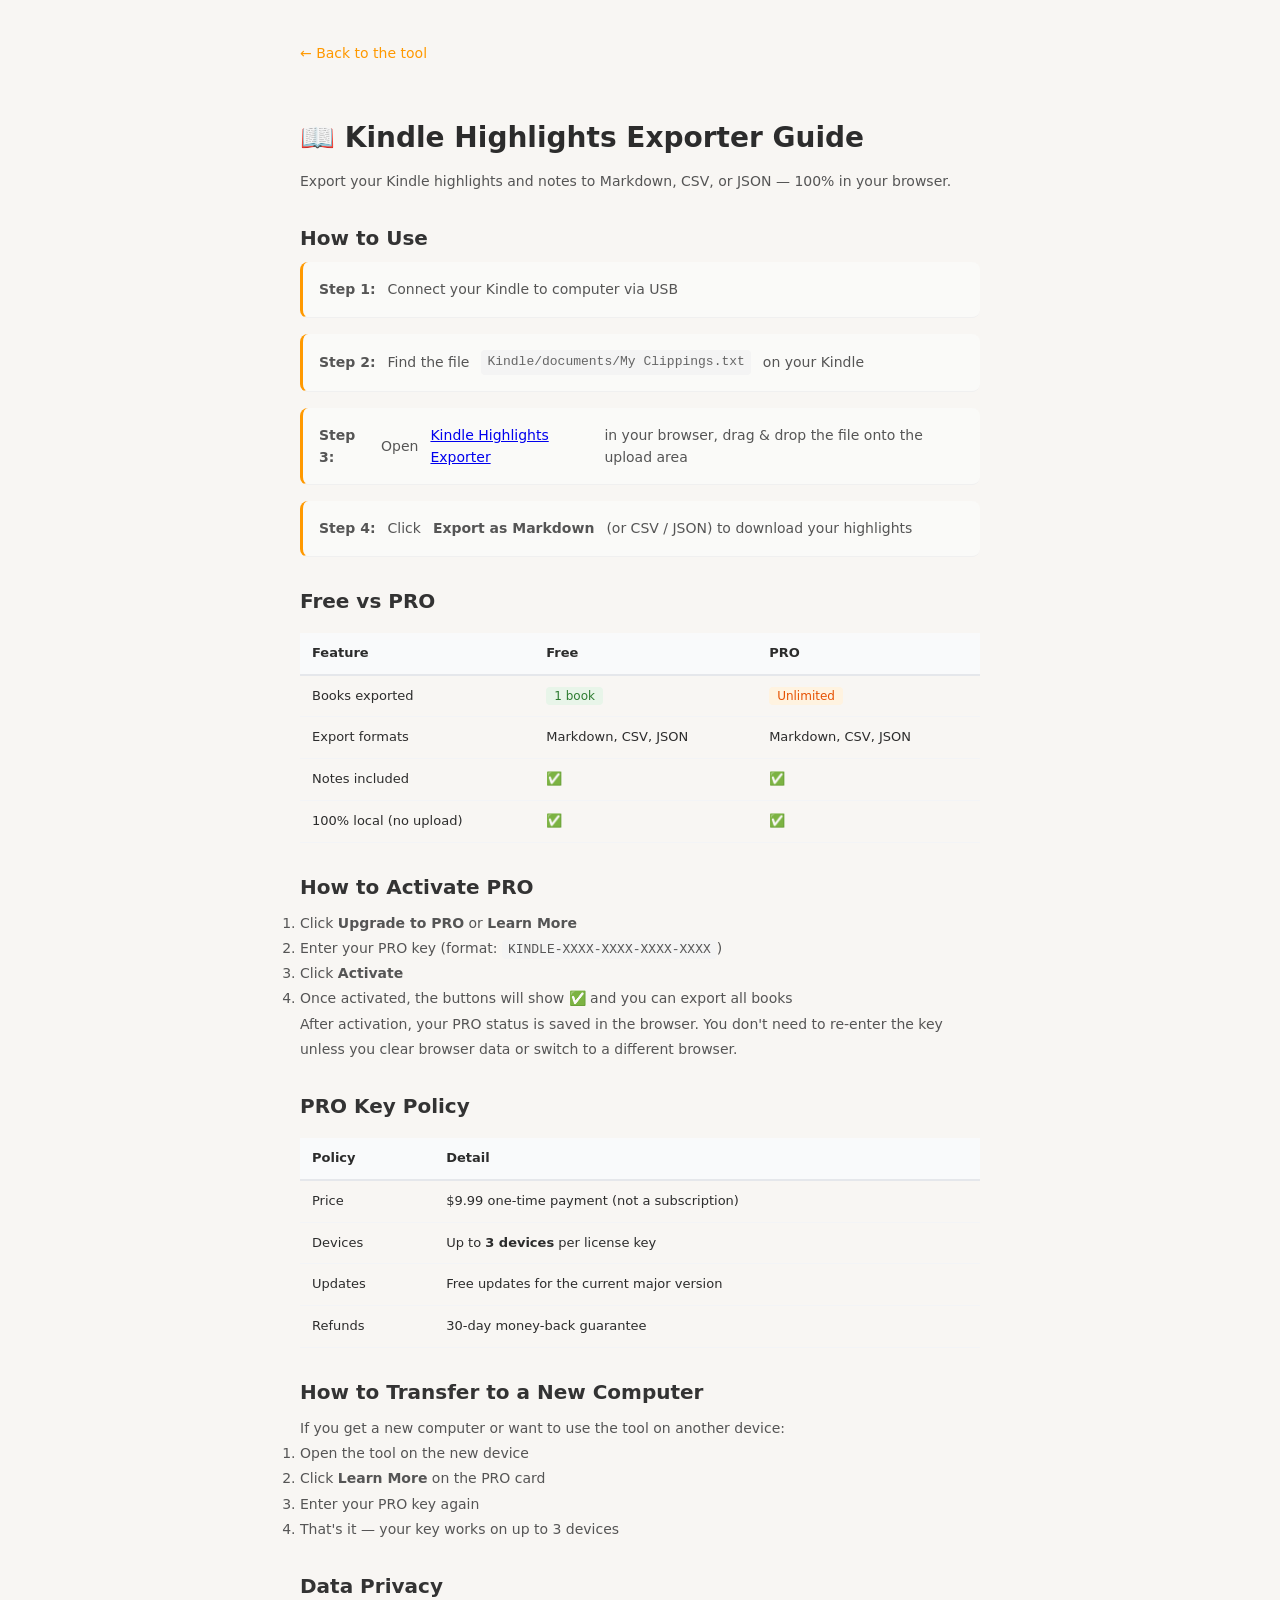
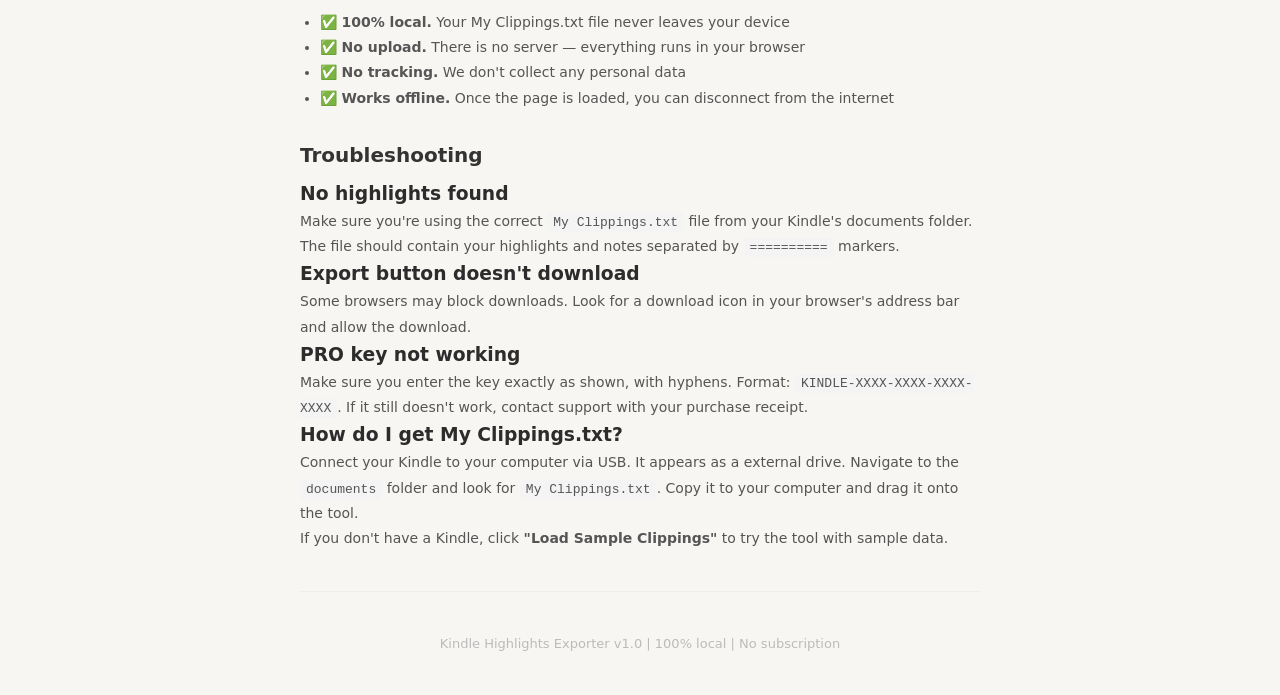
==== guide.html @ 3bb8fce9 "Add user guide" ====
<!DOCTYPE html>
<html lang="en">
<head>
<meta charset="UTF-8">
<meta name="viewport" content="width=device-width, initial-scale=1.0">
<title>User Guide - Kindle Highlights Exporter</title>
<link rel="stylesheet" href="style.css">
<style>
.guide { max-width: 720px; margin: 0 auto; padding: 40px 20px; }
.guide h1 { font-size: 28px; margin: 32px 0 8px; }
.guide h2 { font-size: 20px; margin: 28px 0 8px; color: #333; }
.guide p, .guide li { font-size: 14px; line-height: 1.8; color: #555; }
.guide ul { padding-left: 20px; }
.guide code { background: #f4f4f4; padding: 2px 6px; border-radius: 4px; font-size: 13px; }
.guide .step { margin-bottom: 16px; padding: 16px; background: #fafaf8; border-radius: 8px; border-left: 3px solid #ff9900; }
.guide .back { margin-bottom: 20px; display: inline-block; color: #ff9900; text-decoration: none; font-size: 14px; }
.guide .back:hover { text-decoration: underline; }
.policy-table { width: 100%; border-collapse: collapse; margin: 16px 0; font-size: 13px; }
.policy-table th { background: #f9fafb; padding: 10px 12px; text-align: left; border-bottom: 2px solid #e5e7eb; }
.policy-table td { padding: 10px 12px; border-bottom: 1px solid #f3f4f6; }
.tag-free { background: #e8f5e9; color: #2e7d32; padding: 2px 8px; border-radius: 4px; font-size: 12px; }
.tag-pro { background: #fff3e0; color: #e65100; padding: 2px 8px; border-radius: 4px; font-size: 12px; }
</style>
</head>
<body>
<div class="guide">
  <a href="./" class="back">← Back to the tool</a>
  <h1>📖 Kindle Highlights Exporter Guide</h1>
  <p>Export your Kindle highlights and notes to Markdown, CSV, or JSON — 100% in your browser.</p>

  <h2>How to Use</h2>

  <div class="step">
    <strong>Step 1:</strong> Connect your Kindle to computer via USB
  </div>
  <div class="step">
    <strong>Step 2:</strong> Find the file <code>Kindle/documents/My Clippings.txt</code> on your Kindle
  </div>
  <div class="step">
    <strong>Step 3:</strong> Open <a href="./">Kindle Highlights Exporter</a> in your browser, drag & drop the file onto the upload area
  </div>
  <div class="step">
    <strong>Step 4:</strong> Click <strong>Export as Markdown</strong> (or CSV / JSON) to download your highlights
  </div>

  <h2>Free vs PRO</h2>
  <table class="policy-table">
    <tr><th>Feature</th><th>Free</th><th>PRO</th></tr>
    <tr><td>Books exported</td><td><span class="tag-free">1 book</span></td><td><span class="tag-pro">Unlimited</span></td></tr>
    <tr><td>Export formats</td><td>Markdown, CSV, JSON</td><td>Markdown, CSV, JSON</td></tr>
    <tr><td>Notes included</td><td>✅</td><td>✅</td></tr>
    <tr><td>100% local (no upload)</td><td>✅</td><td>✅</td></tr>
  </table>

  <h2>How to Activate PRO</h2>
  <ol>
    <li>Click <strong>Upgrade to PRO</strong> or <strong>Learn More</strong></li>
    <li>Enter your PRO key (format: <code>KINDLE-XXXX-XXXX-XXXX-XXXX</code>)</li>
    <li>Click <strong>Activate</strong></li>
    <li>Once activated, the buttons will show ✅ and you can export all books</li>
  </ol>
  <p>After activation, your PRO status is saved in the browser. You don't need to re-enter the key unless you clear browser data or switch to a different browser.</p>

  <h2>PRO Key Policy</h2>
  <table class="policy-table">
    <tr><th>Policy</th><th>Detail</th></tr>
    <tr><td>Price</td><td>$9.99 one-time payment (not a subscription)</td></tr>
    <tr><td>Devices</td><td>Up to <strong>3 devices</strong> per license key</td></tr>
    <tr><td>Updates</td><td>Free updates for the current major version</td></tr>
    <tr><td>Refunds</td><td>30-day money-back guarantee</td></tr>
  </table>

  <h2>How to Transfer to a New Computer</h2>
  <p>If you get a new computer or want to use the tool on another device:</p>
  <ol>
    <li>Open the tool on the new device</li>
    <li>Click <strong>Learn More</strong> on the PRO card</li>
    <li>Enter your PRO key again</li>
    <li>That's it — your key works on up to 3 devices</li>
  </ol>

  <h2>Data Privacy</h2>
  <ul>
    <li>✅ <strong>100% local.</strong> Your My Clippings.txt file never leaves your device</li>
    <li>✅ <strong>No upload.</strong> There is no server — everything runs in your browser</li>
    <li>✅ <strong>No tracking.</strong> We don't collect any personal data</li>
    <li>✅ <strong>Works offline.</strong> Once the page is loaded, you can disconnect from the internet</li>
  </ul>

  <h2>Troubleshooting</h2>
  <h3>No highlights found</h3>
  <p>Make sure you're using the correct <code>My Clippings.txt</code> file from your Kindle's documents folder. The file should contain your highlights and notes separated by <code>==========</code> markers.</p>

  <h3>Export button doesn't download</h3>
  <p>Some browsers may block downloads. Look for a download icon in your browser's address bar and allow the download.</p>

  <h3>PRO key not working</h3>
  <p>Make sure you enter the key exactly as shown, with hyphens. Format: <code>KINDLE-XXXX-XXXX-XXXX-XXXX</code>. If it still doesn't work, contact support with your purchase receipt.</p>

  <h3>How do I get My Clippings.txt?</h3>
  <p>Connect your Kindle to your computer via USB. It appears as a external drive. Navigate to the <code>documents</code> folder and look for <code>My Clippings.txt</code>. Copy it to your computer and drag it onto the tool.</p>
  <p>If you don't have a Kindle, click <strong>"Load Sample Clippings"</strong> to try the tool with sample data.</p>

  <hr style="margin:40px 0;border:none;border-top:1px solid #eee;">
  <p style="text-align:center;color:#bbb;font-size:13px;">Kindle Highlights Exporter v1.0 | 100% local | No subscription</p>
</div>
</body>
</html>
---- style.css ----
* { margin:0; padding:0; box-sizing:border-box; }

body {
  font-family: -apple-system, BlinkMacSystemFont, 'Segoe UI', system-ui, sans-serif;
  background: #f8f6f3;
  color: #2c2c2c;
  line-height: 1.6;
}

.container { max-width: 780px; margin: 0 auto; padding: 40px 20px; }

/* Header */
.header { text-align: center; margin-bottom: 40px; }
.logo { font-size: 48px; margin-bottom: 8px; }
.header h1 { font-size: 28px; font-weight: 800; color: #1a1a1a; }
.subtitle { font-size: 15px; color: #777; margin-top: 4px; }

/* Cards */
.card {
  background: #fff;
  border-radius: 16px;
  padding: 32px;
  margin-bottom: 20px;
  box-shadow: 0 1px 4px rgba(0,0,0,.06), 0 4px 16px rgba(0,0,0,.04);
}

/* Upload Zone */
.upload-zone {
  border: 2px dashed #ddd;
  border-radius: 12px;
  padding: 48px 24px;
  text-align: center;
  cursor: pointer;
  transition: all .2s;
  background: #fafaf8;
}
.upload-zone:hover, .upload-zone.dragover {
  border-color: #ff9900;
  background: #fff8f0;
}
.upload-icon { font-size: 40px; margin-bottom: 12px; }
.upload-text { font-size: 17px; color: #444; }
.upload-hint { font-size: 14px; color: #999; margin-top: 4px; }
.upload-hint a { color: #ff9900; text-decoration: none; font-weight: 600; }
.upload-hint a:hover { text-decoration: underline; }

/* Steps */
.steps { margin-top: 24px; }
.step {
  display: flex; align-items: center; gap: 12px;
  padding: 10px 0; font-size: 14px; color: #555;
  border-bottom: 1px solid #f0f0f0;
}
.step:last-child { border-bottom: none; }
.step-num {
  width: 26px; height: 26px; border-radius: 50%;
  background: #ff9900; color: #fff; font-size: 13px; font-weight: 700;
  display: flex; align-items: center; justify-content: center; flex-shrink: 0;
}
.step code {
  background: #f0f0f0; padding: 2px 6px; border-radius: 4px;
  font-size: 12px; color: #666;
}

/* Results */
.results-card { display: none; }
.results-header { margin-bottom: 24px; }
.results-header h2 { font-size: 20px; }
#highlight-count { color: #888; font-size: 14px; margin-top: 2px; }
.results-actions {
  display: flex; flex-wrap: wrap; gap: 8px; margin-top: 16px;
}
.btn {
  padding: 10px 20px; border: none; border-radius: 8px;
  font-size: 14px; font-weight: 600; cursor: pointer;
  transition: all .15s;
}
.btn-export {
  background: #ff9900; color: #fff;
}
.btn-export:hover { background: #e88a00; transform: translateY(-1px); }
.btn-small {
  padding: 8px 16px; font-size: 13px; background: #f0f0f0; color: #555;
  margin-top: 8px;
}
.btn-small:hover { background: #e0e0e0; }

/* Book List */
.book-item {
  border: 1px solid #eee;
  border-radius: 10px;
  margin-bottom: 12px;
  overflow: hidden;
}
.book-header {
  padding: 14px 18px;
  background: #fafaf8;
  cursor: pointer;
  display: flex; justify-content: space-between; align-items: center;
  font-weight: 600; font-size: 15px;
}
.book-header:hover { background: #f5f3f0; }
.book-count { font-weight: 400; color: #999; font-size: 13px; }
.book-body { padding: 0 18px 18px; display: none; }
.book-item.open .book-body { display: block; }

/* Highlight Card */
.highlight-card {
  padding: 14px 0; border-bottom: 1px solid #f0f0f0;
}
.highlight-card:last-child { border-bottom: none; }
.highlight-text {
  font-size: 14px; color: #333; line-height: 1.7;
  padding: 8px 12px; background: #fffdf5; border-left: 3px solid #ffd700;
  border-radius: 4px; margin-bottom: 6px;
}
.highlight-meta { font-size: 12px; color: #999; display: flex; gap: 12px; flex-wrap: wrap; }
.highlight-note {
  margin-top: 6px; font-size: 13px; color: #555;
  padding: 6px 10px; background: #f0f8ff; border-radius: 4px;
}
.highlight-note::before { content: "📝 "; }

/* Example Card */
.example-card { text-align: center; }
.example-text { font-size: 14px; color: #888; margin-bottom: 12px; }
.btn-sample {
  padding: 10px 24px; border: none; border-radius: 8px;
  font-size: 14px; font-weight: 600; cursor: pointer;
  background: #f0f0f0; color: #555; transition: all .15s;
}
.btn-sample:hover { background: #e0e0e0; transform: translateY(-1px); }

/* Footer */
.footer { text-align: center; padding: 32px 0 16px; }
.footer p { font-size: 13px; color: #bbb; }
.footer-small { font-size: 12px; color: #ddd; margin-top: 4px; }

/* Back link */
.back-link { font-size: 13px; margin-top: 8px; }
.back-link a { color: #ff9900; text-decoration: none; }
.back-link a:hover { text-decoration: underline; }

/* PRO Card */
.pro-card { background: linear-gradient(135deg, #fef3c7, #fde68a); border: 1px solid #f59e0b; display: block; }
.pro-header { display: flex; align-items: center; gap: 12px; }
.pro-badge-large {
  background: #f59e0b; color: #fff; font-weight: 800; font-size: 12px;
  padding: 4px 10px; border-radius: 6px; letter-spacing: .5px;
}
.pro-header span:nth-child(2) { flex: 1; font-size: 14px; color: #92400e; font-weight: 500; }
.btn-pro { background: #f59e0b; color: #fff; }
.btn-pro:hover { background: #d97706; }

/* Free hint */
.free-hint { font-size: 12px; color: #999; margin-top: 8px; }
.free-hint a { color: #f59e0b; text-decoration: none; font-weight: 600; cursor: pointer; }

/* Modal */
.modal-overlay {
  position: fixed; top:0; left:0; right:0; bottom:0;
  background: rgba(0,0,0,.4); z-index: 9999;
  display: flex; align-items: center; justify-content: center;
}
.modal {
  background: #fff; border-radius: 16px; padding: 32px;
  width: 480px; max-width: 90vw; position: relative;
}
.modal-close {
  position: absolute; top: 16px; right: 16px;
  background: none; border: none; font-size: 20px; cursor: pointer; color: #999;
}
.modal h2 { font-size: 20px; margin-bottom: 16px; }
.compare-table { width: 100%; border-collapse: collapse; margin-bottom: 16px; font-size: 13px; }
.compare-table th { background: #f9fafb; padding: 8px 12px; }
.compare-table td { padding: 8px 12px; border-bottom: 1px solid #f3f4f6; }
.pro-price { font-size: 24px; font-weight: 800; color: #f59e0b; text-align: center; margin-bottom: 12px; }
.pro-price-sub { font-size: 14px; font-weight: 400; color: #999; }
.license-row { display: flex; gap: 8px; }
.license-row input {
  flex: 1; padding: 10px 14px; border: 1px solid #d0d5dd; border-radius: 8px;
  font-size: 14px; outline: none;
}
.license-row input:focus { border-color: #f59e0b; }
.pro-hint { font-size: 12px; color: #aaa; text-align: center; margin-top: 8px; }
.pro-hint a { color: #f59e0b; }

/* Status Messages */
.loading { text-align: center; color: #888; padding: 20px; }
.error { color: #d32f2f; background: #fef2f2; padding: 12px; border-radius: 8px; margin: 12px 0; }
.success { color: #2e7d32; background: #f1f9f1; padding: 12px; border-radius: 8px; }
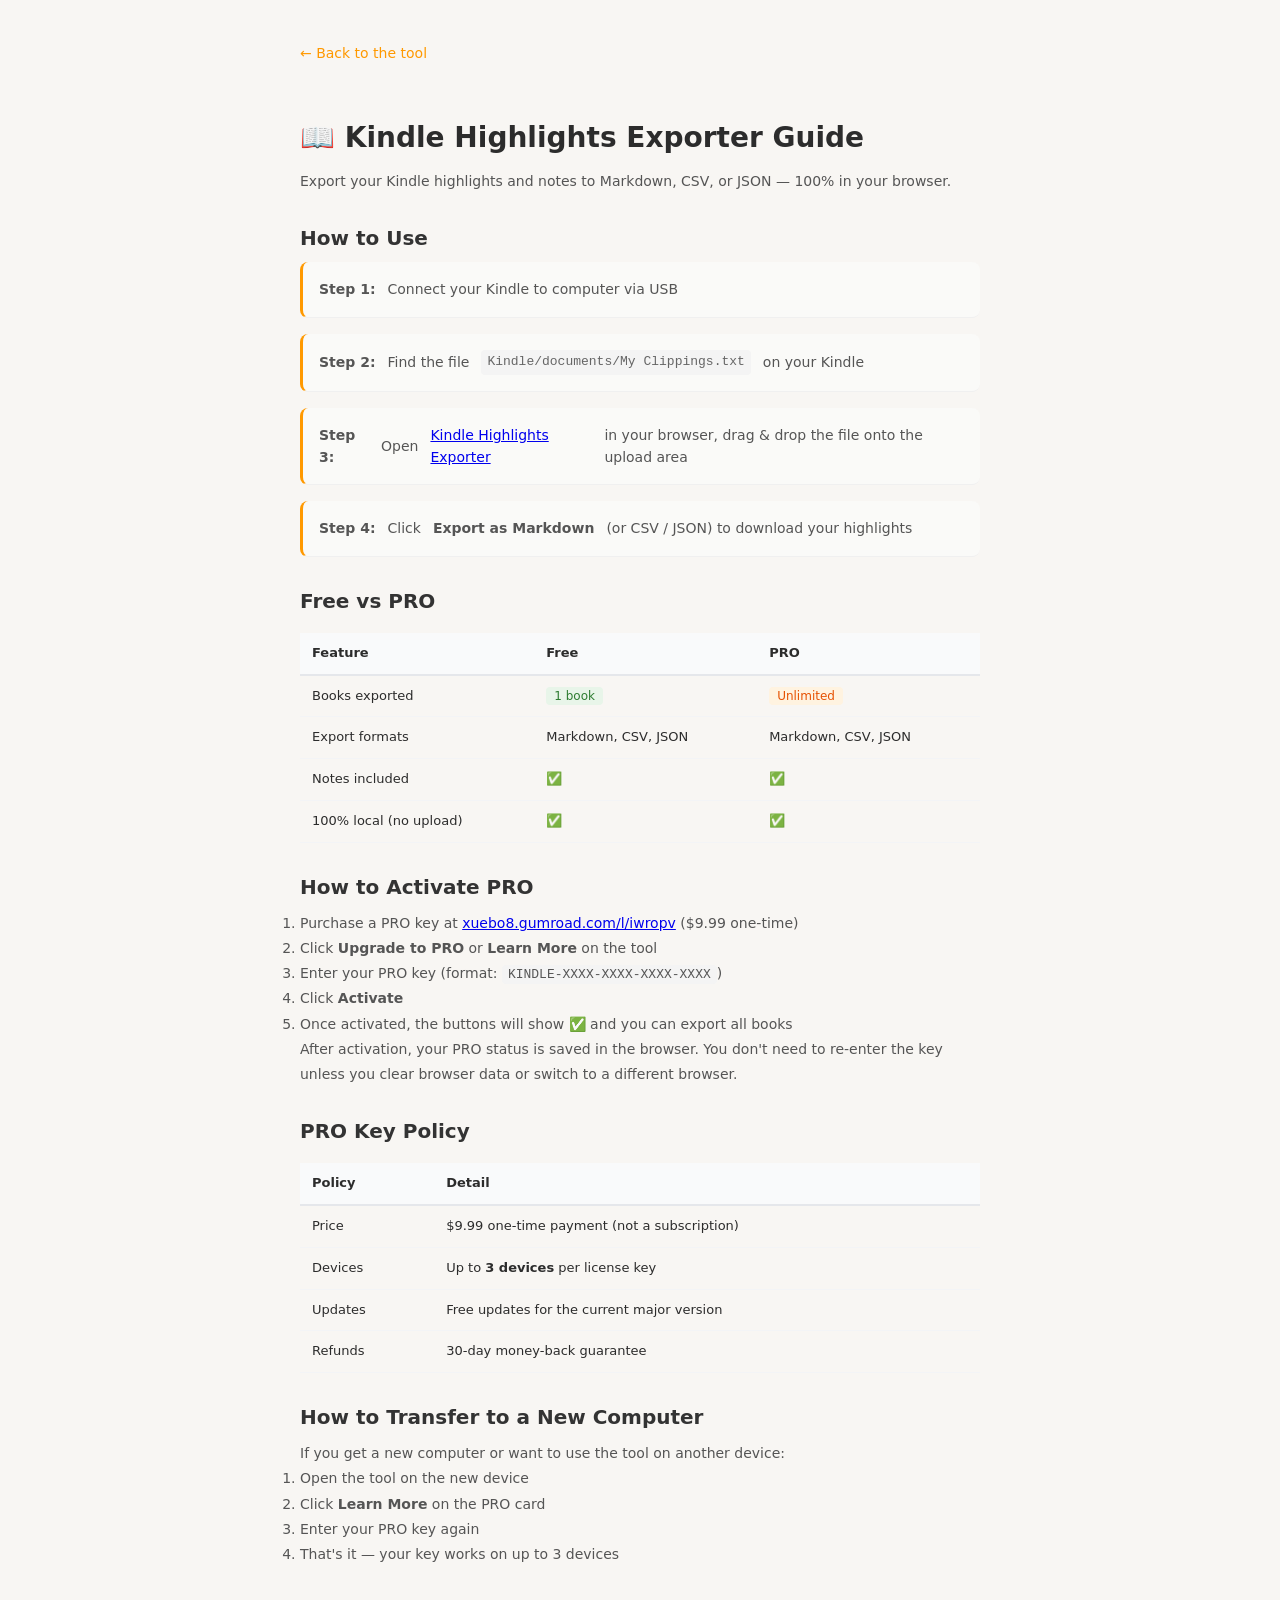
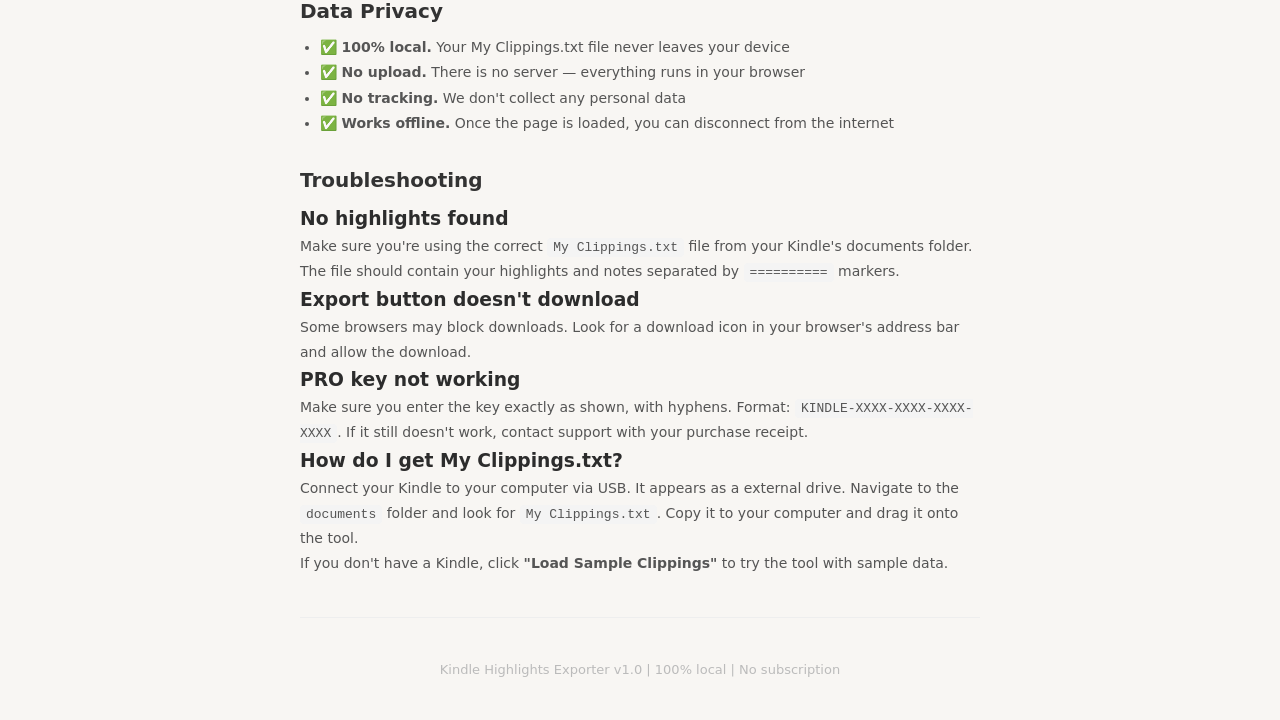
==== commit c03b89a6: "Update guide.html with Gumroad purchase link" ====
--- a/guide.html
+++ b/guide.html
@@ -54,7 +54,8 @@
 
   <h2>How to Activate PRO</h2>
   <ol>
-    <li>Click <strong>Upgrade to PRO</strong> or <strong>Learn More</strong></li>
+    <li>Purchase a PRO key at <a href="https://xuebo8.gumroad.com/l/iwropv" target="_blank">xuebo8.gumroad.com/l/iwropv</a> ($9.99 one-time)</li>
+    <li>Click <strong>Upgrade to PRO</strong> or <strong>Learn More</strong> on the tool</li>
     <li>Enter your PRO key (format: <code>KINDLE-XXXX-XXXX-XXXX-XXXX</code>)</li>
     <li>Click <strong>Activate</strong></li>
     <li>Once activated, the buttons will show ✅ and you can export all books</li>
